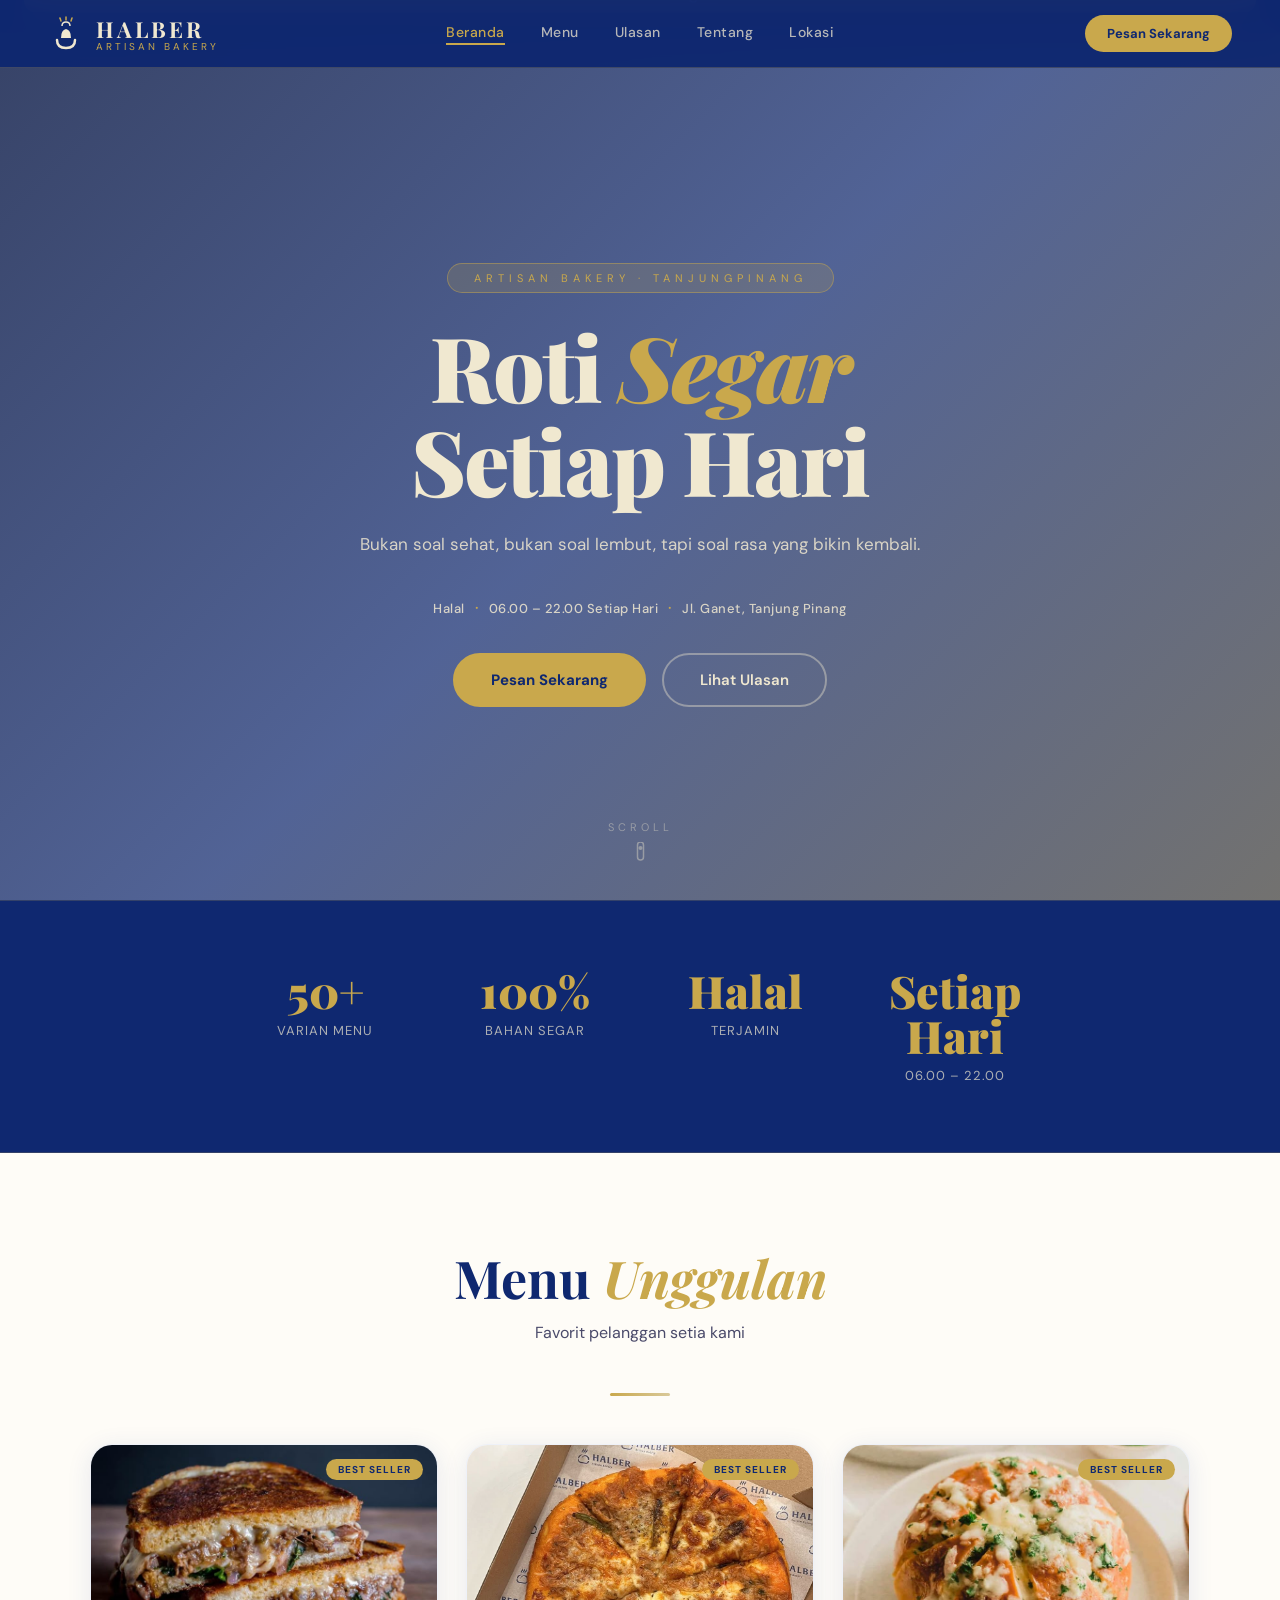
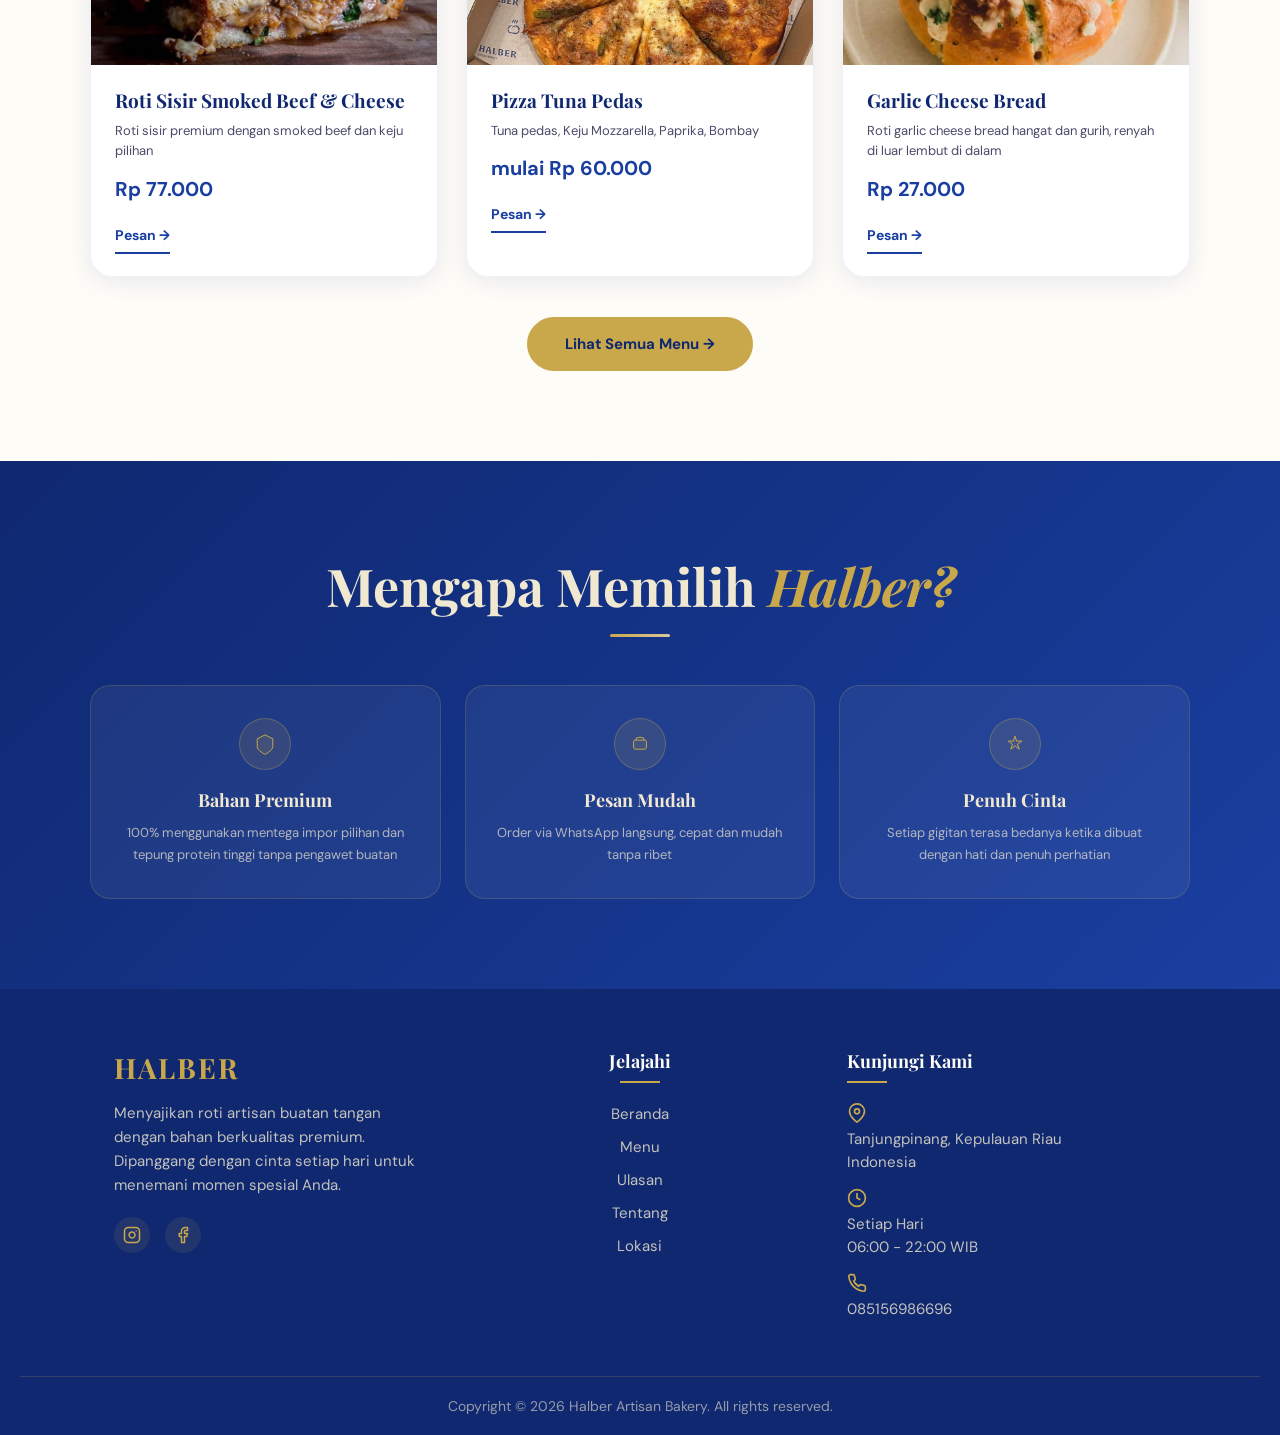
==== halber-bakery/frontend/index.html @ 2d057ca2 "Upload all files" ====
<!DOCTYPE html>
<html lang="id">
<head>
  <meta charset="UTF-8">
  <meta name="viewport" content="width=device-width, initial-scale=1.0">
  <title>Halber Artisan Bakery – Tanjungpinang</title>
  <link href="https://fonts.googleapis.com/css2?family=Playfair+Display:ital,wght@0,400;0,600;0,700;0,900;1,700&family=DM+Sans:wght@300;400;500;600&display=swap" rel="stylesheet">
  <link rel="stylesheet" href="style.css">
</head>
<body>

<div class="page-transition" id="pageTransition"></div>

<!-- ===== NAVBAR ===== -->
<nav id="navbar">
  <div class="nav-logo">
    <svg viewBox="0 0 36 36" fill="none" xmlns="http://www.w3.org/2000/svg">
      <path d="M9 24 Q9 32 18 32 Q27 32 27 24" stroke="#f0e8d0" stroke-width="2.5" fill="none" stroke-linecap="round"/>
      <path d="M13 22 Q13 14 18 13 Q23 14 23 22" fill="#f0e8d0"/>
      <path d="M14 10 Q14 6 18 6 Q22 6 22 10" stroke="#f0e8d0" stroke-width="1.5" fill="none"/>
      <line x1="13" y1="5" x2="12" y2="2" stroke="#c9a84c" stroke-width="1.5" stroke-linecap="round"/>
      <line x1="18" y1="4" x2="18" y2="1" stroke="#c9a84c" stroke-width="1.5" stroke-linecap="round"/>
      <line x1="23" y1="5" x2="24" y2="2" stroke="#c9a84c" stroke-width="1.5" stroke-linecap="round"/>
    </svg>
    <div>
      <div class="nav-logo-text"><a href="index.html">HALBER</a></div>
      <span class="nav-logo-sub">Artisan Bakery</span>
    </div>
  </div>
  
  <div class="nav-links">
    <a href="index.html" class="active">Beranda</a>
    <a href="menu.html">Menu</a>
    <a href="ulasan.php">Ulasan</a>
    <a href="tentang.html">Tentang</a>
    <a href="lokasi.html">Lokasi</a>
  </div>

  <a href="menu.html" class="nav-order-btn">Pesan Sekarang</a>
  
  <button class="hamburger" id="hamburger" onclick="toggleMobileMenu()">
    <span></span><span></span><span></span>
  </button>
</nav>

<!-- Mobile Menu -->
<div class="mobile-menu" id="mobileMenu">
  <a href="index.html" onclick="toggleMobileMenu()">Beranda</a>
  <a href="menu.html" onclick="toggleMobileMenu()">Menu</a>
  <a href="ulasan.php" onclick="toggleMobileMenu()">Ulasan</a>
  <a href="tentang.html" onclick="toggleMobileMenu()">Tentang</a>
  <a href="lokasi.html" onclick="toggleMobileMenu()">Lokasi</a>
  
  <a href="menu.html" class="mobile-order-btn" onclick="toggleMobileMenu()">Pesan Sekarang</a>
</div>

<!-- ===== HERO ===== -->
<section class="hero-section">
  <div class="hero-photo-bg">
    <img src="https://images.unsplash.com/photo-1509440159596-0249088772ff?w=1600&q=80&auto=format&fit=crop" alt="Halber Artisan Bakery" />
    <div class="hero-overlay"></div>
  </div>
  <div class="hero-content">
    <div class="hero-badge">Artisan Bakery · Tanjungpinang</div>
    <h1>Roti <span class="text-gold">Segar</span> Setiap Hari</h1>
    <p>Bukan soal sehat, bukan soal lembut, tapi soal rasa yang bikin kembali.</p>
    <div class="hero-meta">
      <span class="hero-meta-item">Halal</span>
      <span class="hero-meta-dot">·</span>
      <span class="hero-meta-item">06.00 – 22.00 Setiap Hari</span>
      <span class="hero-meta-dot">·</span>
      <span class="hero-meta-item">Jl. Ganet, Tanjung Pinang</span>
    </div>
    <div class="hero-actions">
      <a href="menu.html" class="btn-primary">Pesan Sekarang</a>
      <a href="ulasan.php" class="btn-secondary">Lihat Ulasan</a>
    </div>
  </div>
  <div class="hero-scroll">scroll
    <svg width="20" height="30" viewBox="0 0 20 30" fill="none">
      <rect x="7" y="0" width="6" height="18" rx="3" stroke="rgba(240,232,208,0.4)" stroke-width="1.5"/>
      <circle cx="10" cy="6" r="2" fill="rgba(240,232,208,0.4)" class="scroll-dot"/>
    </svg>
  </div>
</section>

<!-- ===== STATS ===== -->
<section class="stats-section">
  <div class="stats-grid">
    <div class="stat-item"><div class="stat-number">50+</div><div class="stat-label">Varian Menu</div></div>
    <div class="stat-item"><div class="stat-number">100%</div><div class="stat-label">Bahan Segar</div></div>
    <div class="stat-item"><div class="stat-number">Halal</div><div class="stat-label">Terjamin</div></div>
    <div class="stat-item"><div class="stat-number">Setiap Hari</div><div class="stat-label">06.00 – 22.00</div></div>
  </div>
</section>

<!-- ===== FEATURED MENU ===== -->
<section class="section featured-section">
  <h2 class="section-title">Menu <span>Unggulan</span></h2>
  <p class="section-sub">Favorit pelanggan setia kami</p>
  <div class="divider"></div>
  <div class="featured-grid">
    <div class="featured-card">
      <div class="featured-img-wrap">
        <img src="assets/sisirBeef.jpg" alt="Roti Sisir Smoked Beef" />
        <span class="tag-bestseller">Best Seller</span>
      </div>
      <div class="featured-body">
        <div class="feat-name">Roti Sisir Smoked Beef &amp; Cheese</div>
        <div class="feat-desc">Roti sisir premium dengan smoked beef dan keju pilihan</div>
        <div class="feat-price">Rp 77.000</div>
        <a href="menu.html" class="feat-btn">Pesan &rarr;</a>
      </div>
    </div>
    <div class="featured-card">
      <div class="featured-img-wrap">
        <img src="assets/pizzaTuna.jpg" alt="Pizza Tuna Pedas" />
        <span class="tag-bestseller">Best Seller</span>
      </div>
      <div class="featured-body">
        <div class="feat-name">Pizza Tuna Pedas</div>
        <div class="feat-desc">Tuna pedas, Keju Mozzarella, Paprika, Bombay</div>
        <div class="feat-price">mulai Rp 60.000</div>
        <a href="menu.html" class="feat-btn">Pesan &rarr;</a>
      </div>
    </div>
    <div class="featured-card">
      <div class="featured-img-wrap">
        <img src="assets/breadCgarlic.jpg" alt="Garlic Cheese Bread" />
        <span class="tag-bestseller">Best Seller</span>
      </div>
      <div class="featured-body">
        <div class="feat-name">Garlic Cheese Bread</div>
        <div class="feat-desc">Roti garlic cheese bread hangat dan gurih, renyah di luar lembut di dalam</div>
        <div class="feat-price">Rp 27.000</div>
        <a href="menu.html" class="feat-btn">Pesan &rarr;</a>
      </div>
    </div>
  </div>
  <div style="text-align:center;margin-top:40px;">
    <a href="menu.html" class="btn-primary">Lihat Semua Menu &rarr;</a>
  </div>
</section>

<!-- ===== WHY US ===== -->
<section class="why-section">
  <div class="why-inner">
    <h2 class="section-title" style="color:var(--cream)">Mengapa Memilih <span>Halber?</span></h2>
    <div class="divider" style="background:linear-gradient(90deg,var(--gold),var(--cream-dark))"></div>
    <div class="why-grid">
      <div class="why-card">
        <div class="why-icon-svg">
          <svg viewBox="0 0 40 40" fill="none"><path d="M20 6 L32 12 L32 24 C32 30 20 36 20 36 C20 36 8 30 8 24 L8 12 Z" stroke="#c9a84c" stroke-width="1.5" fill="rgba(201,168,76,0.1)"/></svg>
        </div>
        <h3>Bahan Premium</h3>
        <p>100% menggunakan mentega impor pilihan dan tepung protein tinggi tanpa pengawet buatan</p>
      </div>
      <div class="why-card">
        <div class="why-icon-svg">
          <svg viewBox="0 0 40 40" fill="none"><rect x="10" y="14" width="20" height="14" rx="3" stroke="#c9a84c" stroke-width="1.5" fill="rgba(201,168,76,0.1)"/><path d="M14 14 L14 11 Q20 8 26 11 L26 14" stroke="#c9a84c" stroke-width="1.5" fill="none"/></svg>
        </div>
        <h3>Pesan Mudah</h3>
        <p>Order via WhatsApp langsung, cepat dan mudah tanpa ribet</p>
      </div>
      <div class="why-card">
        <div class="why-icon-svg">
          <svg viewBox="0 0 40 40" fill="none"><path d="M20 8 L22.5 15.5 L30.5 15.5 L24 20.5 L26.5 28 L20 23 L13.5 28 L16 20.5 L9.5 15.5 L17.5 15.5 Z" stroke="#c9a84c" stroke-width="1.5" fill="rgba(201,168,76,0.1)"/></svg>
        </div>
        <h3>Penuh Cinta</h3>
        <p>Setiap gigitan terasa bedanya ketika dibuat dengan hati dan penuh perhatian</p>
      </div>
    </div>
  </div>
</section>

<!-- ===== FOOTER ===== -->
<footer class="footer-v1">
    <div class="footer-v1-container">
        <!-- Kolom 1: Brand -->
        <div class="footer-v1-brand">
            <div class="brand-name">HALBER</div>
            <p>Menyajikan roti artisan buatan tangan dengan bahan berkualitas premium. Dipanggang dengan cinta setiap hari untuk menemani momen spesial Anda.</p>
            <div class="footer-v1-social">
                <a href="https://www.instagram.com/halber.bakery?igsh=eXBrZzNwNzhwYWN6" aria-label="Instagram">
                    <svg viewBox="0 0 24 24" width="18" height="18" stroke="currentColor" stroke-width="2" fill="none" stroke-linecap="round" stroke-linejoin="round"><rect x="2" y="2" width="20" height="20" rx="5" ry="5"></rect><path d="M16 11.37A4 4 0 1 1 12.63 8 4 4 0 0 1 16 11.37z"></path><line x1="17.5" y1="6.5" x2="17.51" y2="6.5"></line></svg>
                </a>
                <a href="#" aria-label="Facebook">
                    <svg viewBox="0 0 24 24" width="18" height="18" stroke="currentColor" stroke-width="2" fill="none" stroke-linecap="round" stroke-linejoin="round"><path d="M18 2h-3a5 5 0 0 0-5 5v3H7v4h3v8h4v-8h3l1-4h-4V7a1 1 0 0 1 1-1h3z"></path></svg>
                </a>
            </div>
        </div>

        <!-- Kolom 2: Tautan Cepat -->
        <div class="footer-v1-col footer-col-middle">
            <h4>Jelajahi</h4>
            <ul class="footer-v1-links">
                <li><a href="index.html">Beranda</a></li>
                <li><a href="menu.html">Menu</a></li>
                <li><a href="ulasan.php">Ulasan</a></li>
                <li><a href="tentang.html">Tentang</a></li>
                <li><a href="lokasi.html">Lokasi</a></li>
            </ul>
        </div>

        <!-- Kolom 3: Kontak & Info -->
        <div class="footer-v1-col">
            <h4>Kunjungi Kami</h4>
            <div class="footer-v1-info">
                <svg viewBox="0 0 24 24"><path d="M21 10c0 7-9 13-9 13s-9-6-9-13a9 9 0 0 1 18 0z"></path><circle cx="12" cy="10" r="3"></circle></svg>
                <p>Tanjungpinang, Kepulauan Riau<br>Indonesia</p>
            </div>
            <div class="footer-v1-info">
                <svg viewBox="0 0 24 24"><circle cx="12" cy="12" r="10"></circle><polyline points="12 6 12 12 16 14"></polyline></svg>
                <p>Setiap Hari<br>06:00 - 22:00 WIB</p>
            </div>
            <div class="footer-v1-info">
                <svg viewBox="0 0 24 24"><path d="M22 16.92v3a2 2 0 0 1-2.18 2 19.79 19.79 0 0 1-8.63-3.07 19.5 19.5 0 0 1-6-6 19.79 19.79 0 0 1-3.07-8.67A2 2 0 0 1 4.11 2h3a2 2 0 0 1 2 1.72 12.84 12.84 0 0 0 .7 2.81 2 2 0 0 1-.45 2.11L8.09 9.91a16 16 0 0 0 6 6l1.27-1.27a2 2 0 0 1 2.11-.45 12.84 12.84 0 0 0 2.81.7A2 2 0 0 1 22 16.92z"></path></svg>
                <p>085156986696</p>
            </div>
        </div>
    </div>

    <div class="footer-v1-bottom">
        <p>Copyright &copy; 2026 Halber Artisan Bakery. All rights reserved.</p>
    </div>
</footer>

<script src="script.js"></script>
</body>
</html>
---- halber-bakery/frontend/style.css ----
/* ============================================================
   VARIABLES & RESET
   ============================================================ */
:root {
  --blue:       #1a3fa0;
  --blue-dark:  #0f2870;
  --blue-light: #2952c8;
  --cream:      #f0e8d0;
  --cream-dark: #d9c99a;
  --gold:       #c9a84c;
  --gold-light: #e8c96a;
  --white:      #fefcf7;
  --text-dark:  #1a1a2e;
  --text-mid:   #4a4a6a;
  --shadow:     0 4px 24px rgba(26, 63, 160, 0.10);
  --shadow-lg:  0 16px 48px rgba(26, 63, 160, 0.18);
}

* {
  margin: 0;
  padding: 0;
  box-sizing: border-box;
}

body {
  font-family: 'DM Sans', sans-serif;
  background: var(--white);
  color: var(--text-dark);
  overflow-x: hidden;
}

::-webkit-scrollbar       { width: 6px; }
::-webkit-scrollbar-track { background: #f0f0f0; }
::-webkit-scrollbar-thumb { background: var(--blue); border-radius: 3px; }

/* ============================================================
   NAVBAR
   ============================================================ */
nav {
  position: fixed;
  top: 0;
  width: 100%;
  z-index: 1000;
  background: rgba(15, 40, 112, 0.97);
  backdrop-filter: blur(14px);
  padding: 14px 48px;
  display: flex;
  align-items: center;
  justify-content: space-between;
  border-bottom: 1px solid rgba(201, 168, 76, 0.25);
  transition: all 0.3s;
}
nav.scrolled {
  background: rgba(10, 28, 80, 0.99);
  box-shadow: 0 4px 24px rgba(0, 0, 0, 0.25);
}

.nav-logo {
  display: flex;
  align-items: center;
  gap: 12px;
  cursor: pointer;
}
.nav-logo svg { width: 36px; height: 36px; }

.nav-logo-text {
  font-family: 'Playfair Display', serif;
  color: var(--cream);
  font-size: 22px;
  font-weight: 700;
  letter-spacing: 3px;
}
.nav-logo-text a { text-decoration: none; color: inherit; }

.nav-logo-sub {
  color: var(--gold);
  font-size: 10px;
  letter-spacing: 3px;
  text-transform: uppercase;
  display: block;
  margin-top: -4px;
}

.nav-links {
  display: flex;
  gap: 36px;
  position: absolute;
  left: 50%;
  transform: translateX(-50%);
}
.nav-links a {
  color: rgba(240, 232, 208, 0.75);
  text-decoration: none;
  font-size: 14px;
  font-weight: 500;
  letter-spacing: 0.5px;
  transition: color 0.2s;
  position: relative;
  padding-bottom: 4px;
}
.nav-links a::after {
  content: '';
  position: absolute;
  bottom: 0;
  left: 0;
  width: 0;
  height: 2px;
  background: var(--gold);
  transition: width 0.25s;
}
.nav-links a:hover::after,
.nav-links a.active::after { width: 100%; }
.nav-links a:hover,
.nav-links a.active       { color: var(--gold); }

.nav-order-btn {
  background: var(--gold);
  color: var(--blue-dark);
  padding: 10px 22px;
  border-radius: 30px;
  font-weight: 700;
  font-size: 13px;
  text-decoration: none;
  transition: all 0.2s;
  white-space: nowrap;
}
.nav-order-btn:hover {
  background: var(--gold-light);
  transform: translateY(-1px);
}

/* Hamburger */
.hamburger {
  display: none;
  flex-direction: column;
  gap: 5px;
  background: none;
  border: none;
  cursor: pointer;
  padding: 4px;
}
.hamburger span {
  display: block;
  width: 24px;
  height: 2px;
  background: var(--cream);
  border-radius: 2px;
  transition: all 0.3s;
}
.hamburger.open span:nth-child(1) { transform: rotate(45deg) translate(5px, 5px); }
.hamburger.open span:nth-child(2) { opacity: 0; }
.hamburger.open span:nth-child(3) { transform: rotate(-45deg) translate(5px, -5px); }

/* Mobile Menu */
.mobile-menu {
  position: fixed;
  top: 68px;
  left: 0;
  right: 0;
  z-index: 999;
  background: var(--blue-dark);
  padding: 20px 24px;
  display: flex;
  flex-direction: column;
  gap: 12px;
  transform: translateY(-110%);
  transition: transform 0.3s ease;
  border-bottom: 2px solid rgba(201, 168, 76, 0.3);
}
.mobile-menu.open { transform: translateY(0); }
.mobile-menu a {
  color: var(--cream);
  text-decoration: none;
  font-size: 16px;
  font-weight: 500;
  padding: 8px 0;
  border-bottom: 1px solid rgba(255, 255, 255, 0.08);
}

.mobile-order-btn {
  background: var(--gold);
  color: var(--blue-dark);
  border: none;
  cursor: pointer;
  padding: 12px 20px;
  border-radius: 12px;
  font-weight: 700;
  font-size: 15px;
  text-align: center;
  text-decoration: none;
  margin-top: 4px;
  font-family: 'DM Sans', sans-serif;
}

/* ============================================================
   HERO (Homepage)
   ============================================================ */
.hero-section {
  min-height: 100vh;
  display: flex;
  align-items: center;
  justify-content: center;
  text-align: center;
  position: relative;
  overflow: hidden;
  padding-top: 70px;
  background: none;
}

.hero-photo-bg {
  position: absolute;
  inset: 0;
  z-index: 0;
  overflow: hidden;
}
.hero-photo-bg img {
  width: 100%;
  height: 100%;
  object-fit: cover;
  object-position: center;
  display: block;
}

.hero-overlay {
  position: absolute;
  inset: 0;
  background: linear-gradient(
    135deg,
    rgba(10, 25, 70, 0.82) 0%,
    rgba(15, 40, 112, 0.72) 50%,
    rgba(0, 0, 0, 0.55) 100%
  );
}

.hero-content {
  position: relative;
  z-index: 2;
  max-width: 700px;
  padding: 40px 20px;
  color: white;
}

.hero-badge {
  display: inline-block;
  background: rgba(201, 168, 76, 0.18);
  border: 1px solid rgba(201, 168, 76, 0.45);
  color: var(--gold);
  font-size: 11px;
  letter-spacing: 5px;
  text-transform: uppercase;
  padding: 7px 26px;
  border-radius: 30px;
  margin-bottom: 26px;
  animation: fadeInDown 0.8s ease both;
}

.hero-content h1 {
  font-family: 'Playfair Display', serif;
  color: var(--cream);
  font-size: clamp(48px, 8vw, 90px);
  line-height: 1.05;
  font-weight: 900;
  letter-spacing: -2px;
  margin-bottom: 22px;
  animation: fadeInUp 0.9s ease 0.1s both;
}
.hero-content h1 .text-gold {
  color: var(--gold);
  font-style: italic;
}

.hero-content p {
  color: rgba(240, 232, 208, 0.85);
  font-size: 17px;
  line-height: 1.75;
  margin-bottom: 40px;
  animation: fadeInUp 0.9s ease 0.2s both;
}

/* Hero meta strip */
.hero-meta {
  display: flex;
  align-items: center;
  gap: 10px;
  justify-content: center;
  margin-bottom: 36px;
  flex-wrap: wrap;
  animation: fadeInUp 0.9s ease 0.25s both;
}
.hero-meta-item {
  color: rgba(240, 232, 208, 0.85);
  font-size: 13px;
  font-weight: 500;
  letter-spacing: 0.5px;
}
.hero-meta-dot {
  color: var(--gold);
  font-size: 18px;
  line-height: 1;
}

.hero-actions {
  display: flex;
  gap: 16px;
  justify-content: center;
  flex-wrap: wrap;
  animation: fadeInUp 0.9s ease 0.3s both;
}

.hero-scroll {
  position: absolute;
  bottom: 28px;
  left: 50%;
  transform: translateX(-50%);
  color: rgba(240, 232, 208, 0.4);
  font-size: 11px;
  letter-spacing: 4px;
  text-transform: uppercase;
  display: flex;
  flex-direction: column;
  align-items: center;
  gap: 8px;
  z-index: 2;
}
.scroll-dot { animation: scrollDot 2s ease-in-out infinite; }
@keyframes scrollDot {
  0%, 100% { transform: translateY(0);   opacity: 1; }
  50%       { transform: translateY(8px); opacity: 0.4; }
}

/* ============================================================
   BUTTONS
   ============================================================ */
.btn-primary {
  background: var(--gold);
  color: var(--blue-dark);
  padding: 15px 36px;
  border-radius: 50px;
  font-weight: 700;
  font-size: 15px;
  text-decoration: none;
  display: inline-flex;
  align-items: center;
  gap: 8px;
  transition: all 0.25s;
  border: 2px solid var(--gold);
}
.btn-primary:hover {
  background: transparent;
  color: var(--gold);
  transform: translateY(-2px);
  box-shadow: 0 8px 24px rgba(201, 168, 76, 0.3);
}

.btn-secondary {
  background: transparent;
  color: var(--cream);
  padding: 15px 36px;
  border-radius: 50px;
  font-weight: 600;
  font-size: 15px;
  text-decoration: none;
  border: 2px solid rgba(240, 232, 208, 0.4);
  display: inline-flex;
  align-items: center;
  gap: 8px;
  transition: all 0.25s;
}
.btn-secondary:hover {
  border-color: var(--cream);
  background: rgba(240, 232, 208, 0.1);
}

/* ============================================================
   STATS (Homepage)
   ============================================================ */
.stats-section {
  background: var(--blue-dark);
  border-top: 1px solid rgba(201, 168, 76, 0.2);
  border-bottom: 1px solid rgba(201, 168, 76, 0.2);
}
.stats-grid {
  max-width: 900px;
  margin: 0 auto;
  padding: 48px 40px;
  display: grid;
  grid-template-columns: repeat(4, 1fr);
  gap: 20px;
}
.stat-item {
  text-align: center;
  padding: 20px;
}
.stat-number {
  font-family: 'Playfair Display', serif;
  font-size: 2.8rem;
  font-weight: 900;
  color: var(--gold);
  display: block;
  line-height: 1;
}
.stat-label {
  color: rgba(240, 232, 208, 0.7);
  font-size: 13px;
  margin-top: 8px;
  letter-spacing: 1px;
  text-transform: uppercase;
}

/* ============================================================
   SECTIONS (shared)
   ============================================================ */
.section { padding: 90px 48px; }

.section-title {
  font-family: 'Playfair Display', serif;
  font-size: clamp(30px, 4.5vw, 52px);
  font-weight: 700;
  text-align: center;
  margin-bottom: 10px;
  color: var(--blue-dark);
}
.section-title span {
  color: var(--gold);
  font-style: italic;
}

.section-sub {
  text-align: center;
  color: var(--text-mid);
  font-size: 16px;
  margin-bottom: 50px;
}

.divider {
  width: 60px;
  height: 3px;
  background: linear-gradient(90deg, var(--gold), var(--cream-dark));
  border-radius: 2px;
  margin: 14px auto 48px;
}

/* ============================================================
   FEATURED MENU (Homepage)
   ============================================================ */
.featured-section { background: var(--white); }

.featured-grid {
  max-width: 1100px;
  margin: 0 auto;
  display: grid;
  grid-template-columns: repeat(3, 1fr);
  gap: 28px;
}

.featured-card {
  background: white;
  border-radius: 22px;
  overflow: hidden;
  box-shadow: var(--shadow);
  transition: all 0.3s;
  border: 1px solid rgba(26, 63, 160, 0.07);
}
.featured-card:hover {
  transform: translateY(-8px);
  box-shadow: var(--shadow-lg);
}

.featured-img-wrap {
  height: 220px;
  overflow: hidden;
  position: relative;
}
.featured-img-wrap img {
  width: 100%;
  height: 100%;
  object-fit: cover;
  transition: transform 0.5s ease;
  display: block;
}
.featured-card:hover .featured-img-wrap img { transform: scale(1.06); }

.tag-bestseller {
  position: absolute;
  top: 14px;
  right: 14px;
  background: var(--gold);
  color: var(--blue-dark);
  font-size: 10px;
  font-weight: 700;
  letter-spacing: 1px;
  padding: 4px 12px;
  border-radius: 20px;
  text-transform: uppercase;
}

.featured-body { padding: 22px 24px; }

.feat-name {
  font-family: 'Playfair Display', serif;
  font-size: 19px;
  font-weight: 700;
  color: var(--blue-dark);
  margin-bottom: 8px;
}
.feat-desc {
  font-size: 13px;
  color: var(--text-mid);
  line-height: 1.6;
  margin-bottom: 14px;
}
.feat-price {
  font-size: 20px;
  font-weight: 700;
  color: var(--blue);
  margin-bottom: 16px;
}
.feat-btn {
  display: inline-block;
  color: var(--blue);
  font-weight: 700;
  font-size: 14px;
  text-decoration: none;
  padding: 8px 0;
  border-bottom: 2px solid var(--blue);
  transition: all 0.2s;
}
.feat-btn:hover {
  color: var(--gold);
  border-color: var(--gold);
}

/* ============================================================
   WHY SECTION
   ============================================================ */
.why-section {
  background: linear-gradient(135deg, var(--blue-dark) 0%, var(--blue) 100%);
  padding: 90px 40px;
}
.why-inner {
  max-width: 1100px;
  margin: 0 auto;
}
.why-grid {
  display: grid;
  grid-template-columns: repeat(3, 1fr);
  gap: 24px;
  margin-top: 48px;
}

.why-card {
  background: rgba(255, 255, 255, 0.06);
  border: 1px solid rgba(201, 168, 76, 0.2);
  border-radius: 20px;
  padding: 32px 24px;
  text-align: center;
  transition: all 0.3s;
}
.why-card:hover {
  background: rgba(255, 255, 255, 0.1);
  transform: translateY(-4px);
}

.why-icon-svg {
  width: 52px;
  height: 52px;
  background: rgba(201, 168, 76, 0.12);
  border: 1px solid rgba(201, 168, 76, 0.3);
  border-radius: 50%;
  display: flex;
  align-items: center;
  justify-content: center;
  margin: 0 auto 18px;
}
.why-icon-svg svg { width: 26px; height: 26px; }

.why-card h3 {
  font-family: 'Playfair Display', serif;
  color: var(--cream);
  font-size: 18px;
  margin-bottom: 10px;
}
.why-card p {
  color: rgba(240, 232, 208, 0.7);
  font-size: 13px;
  line-height: 1.7;
}

/* ============================================================
   PAGE HEADER (inner pages)
   ============================================================ */
.page-header {
  min-height: 300px;
  padding: 140px 40px 60px;
  background: linear-gradient(135deg, var(--blue-dark) 0%, var(--blue) 100%);
  display: flex;
  align-items: center;
  justify-content: center;
  text-align: center;
  position: relative;
  overflow: hidden;
}
.page-header::before {
  content: '';
  position: absolute;
  inset: 0;
  background: radial-gradient(ellipse at 50% 100%, rgba(201, 168, 76, 0.15) 0%, transparent 60%);
}

.page-header-content {
  position: relative;
  z-index: 1;
}

.page-title {
  font-family: 'Playfair Display', serif;
  color: var(--cream);
  font-size: clamp(36px, 6vw, 64px);
  font-weight: 900;
  margin: 12px 0 8px;
  letter-spacing: -1px;
}
.page-title span { color: var(--gold); font-style: italic; }

.page-header p            { color: rgba(240, 232, 208, 0.75); font-size: 16px; }
.page-header .hero-badge  { letter-spacing: 4px; }

/* ============================================================
   ULASAN PAGE
   ============================================================ */
.review-container {
  max-width: 900px;
  margin: 0 auto;
  padding: 60px 20px;
}

.ulasan-form-box {
  background: white;
  border-radius: 22px;
  padding: 36px;
  margin-bottom: 48px;
  box-shadow: var(--shadow);
  border: 1px solid rgba(26, 63, 160, 0.07);
}
.ulasan-form-box h2 {
  font-family: 'Playfair Display', serif;
  font-size: 28px;
  color: var(--blue-dark);
  margin-bottom: 8px;
}
.ulasan-form-box p {
  color: var(--text-mid);
  font-size: 14px;
  margin-bottom: 24px;
}

.form-group { margin-bottom: 18px; }
.form-group label {
  display: block;
  font-weight: 600;
  font-size: 13px;
  color: var(--blue-dark);
  margin-bottom: 6px;
  text-transform: uppercase;
  letter-spacing: 0.5px;
}
.form-group input,
.form-group select,
.form-group textarea {
  width: 100%;
  padding: 12px 16px;
  border: 1.5px solid #dde3f0;
  border-radius: 10px;
  font-family: 'DM Sans', sans-serif;
  font-size: 14px;
  color: var(--blue-dark);
  background: #fafbff;
  outline: none;
  transition: border-color 0.2s;
}
.form-group select {
  box-sizing: border-box;
  max-width: 100%;
}
.form-group input:focus,
.form-group select:focus,
.form-group textarea:focus { border-color: var(--blue); }
.form-group textarea { min-height: 110px; resize: vertical; }

.btn-submit {
  background: var(--blue-dark);
  color: var(--cream);
  padding: 13px 36px;
  border-radius: 12px;
  border: none;
  font-family: 'DM Sans', sans-serif;
  font-size: 14px;
  font-weight: 700;
  cursor: pointer;
  transition: all 0.2s;
}
.btn-submit:hover {
  background: var(--blue);
  transform: translateY(-1px);
}

.ulasan-list-title {
  font-family: 'Playfair Display', serif;
  font-size: 28px;
  color: var(--blue-dark);
  margin-bottom: 24px;
}

.ulasan-card {
  background: white;
  border-radius: 18px;
  padding: 24px 28px;
  box-shadow: var(--shadow);
  border: 1px solid rgba(26, 63, 160, 0.06);
  margin-bottom: 20px;
  transition: all 0.3s;
}
.ulasan-card:hover {
  transform: translateY(-4px);
  box-shadow: var(--shadow-lg);
}

.ulasan-star { color: var(--gold); font-size: 20px; margin-bottom: 10px; }
.ulasan-text { font-size: 15px; color: var(--text-mid); line-height: 1.7; margin-bottom: 14px; font-style: italic; }
.ulasan-name { font-weight: 700; font-size: 14px; color: var(--blue-dark); }
.ulasan-date { font-size: 12px; color: #aaa; margin-top: 2px; }
.no-ulasan   { text-align: center; color: #aaa; padding: 40px 0; font-size: 15px; }

/* ============================================================
   TENTANG PAGE
   ============================================================ */
.about-grid {
  max-width: 1100px;
  margin: 0 auto;
  display: grid;
  grid-template-columns: 1fr 1.5fr;
  gap: 60px;
  align-items: center;
}

.about-logo-wrap {
  display: flex;
  justify-content: center;
  align-items: center;
  background: linear-gradient(135deg, var(--blue-dark) 0%, var(--blue) 100%);
  border-radius: 28px;
  padding: 60px;
  border: 2px solid rgba(201, 168, 76, 0.2);
  box-shadow: var(--shadow-lg);
}

.about-bread-svg {
  width: 180px;
  height: 180px;
  animation: floatMascot 4s ease-in-out infinite;
}
@keyframes floatMascot {
  0%, 100% { transform: translateY(0) rotate(-2deg); }
  50%       { transform: translateY(-16px) rotate(2deg); }
}

.about-text h3 {
  font-family: 'Playfair Display', serif;
  font-size: 34px;
  color: var(--blue-dark);
  margin-bottom: 18px;
}
.about-text p {
  font-size: 15px;
  line-height: 1.85;
  color: var(--text-mid);
  margin-bottom: 18px;
}

.about-pills { display: flex; flex-wrap: wrap; gap: 10px; margin-top: 8px; }
.pill {
  background: rgba(201, 168, 76, 0.1);
  border: 1px solid rgba(201, 168, 76, 0.4);
  color: var(--gold);
  font-size: 13px;
  padding: 6px 18px;
  border-radius: 20px;
  font-weight: 600;
}

.values-section { background: #f7f9ff; }
.values-grid {
  display: grid;
  grid-template-columns: repeat(2, 1fr);
  gap: 24px;
  max-width: 900px;
  margin: 0 auto;
}

.value-card {
  background: white;
  border-radius: 20px;
  padding: 32px 28px;
  box-shadow: var(--shadow);
  border: 1px solid rgba(26, 63, 160, 0.06);
  transition: all 0.3s;
}
.value-card:hover {
  transform: translateY(-5px);
  box-shadow: var(--shadow-lg);
}

.value-num {
  font-family: 'Playfair Display', serif;
  font-size: 3.5rem;
  font-weight: 900;
  color: rgba(201, 168, 76, 0.2);
  line-height: 1;
  margin-bottom: 10px;
}
.value-card h3 {
  font-family: 'Playfair Display', serif;
  font-size: 20px;
  color: var(--blue-dark);
  margin-bottom: 10px;
}
.value-card p {
  font-size: 14px;
  color: var(--text-mid);
  line-height: 1.7;
}

.cta-section {
  background: linear-gradient(135deg, var(--blue-dark) 0%, var(--blue) 100%);
  padding: 80px 40px;
  text-align: center;
}
.cta-inner h2 {
  font-family: 'Playfair Display', serif;
  color: var(--cream);
  font-size: 42px;
  margin-bottom: 12px;
}
.cta-inner p {
  color: rgba(240, 232, 208, 0.75);
  font-size: 16px;
  margin-bottom: 32px;
}

/* ============================================================
   LOKASI PAGE
   ============================================================ */
.lokasi-wrapper {
  max-width: 960px;
  margin: 0 auto;
  display: grid;
  grid-template-columns: 1fr 1.5fr;
  gap: 48px;
  align-items: start;
}

.lokasi-info h3 {
  font-family: 'Playfair Display', serif;
  font-size: 28px;
  color: var(--blue-dark);
  margin-bottom: 24px;
}

.lokasi-detail { display: flex; flex-direction: column; gap: 18px; }
.lokasi-row    { display: flex; gap: 16px; align-items: flex-start; }

.lokasi-icon {
  width: 44px;
  height: 44px;
  background: var(--blue);
  color: white;
  border-radius: 14px;
  display: flex;
  align-items: center;
  justify-content: center;
  font-size: 18px;
  flex-shrink: 0;
}
.lokasi-text strong {
  display: block;
  font-size: 13px;
  font-weight: 700;
  color: var(--blue-dark);
  margin-bottom: 3px;
  text-transform: uppercase;
  letter-spacing: 0.5px;
}
.lokasi-text span {
  font-size: 14px;
  color: var(--text-mid);
  line-height: 1.6;
}

.map-container {
  border-radius: 22px;
  overflow: hidden;
  box-shadow: var(--shadow-lg);
  border: 3px solid rgba(201, 168, 76, 0.3);
}
.map-container iframe {
  display: block;
  width: 100%;
  height: 400px;
}

/* ============================================================
   FOOTER
   ============================================================ */
.footer-v1 {
  background-color: var(--blue-dark);
  color: var(--cream);
  padding: 60px 20px 20px;
  font-family: 'DM Sans', sans-serif;
  margin-top: auto;
}

.footer-v1-container {
  max-width: 1100px;
  margin: 0 auto;
  display: grid;
  grid-template-columns: 1fr 1fr 1fr;
  gap: 48px;
  margin-bottom: 40px;
  align-items: start;
  padding: 0 24px;
}

.footer-v1-col.footer-col-middle {
  text-align: center;
  justify-self: center;
  width: 100%;
}
.footer-v1-col.footer-col-middle h4::after {
  left: 50%;
  transform: translateX(-50%);
}
.footer-v1-col.footer-col-middle .footer-v1-links { text-align: center; }

.footer-v1-brand .brand-name {
  font-family: 'Playfair Display', serif;
  font-size: 28px;
  font-weight: 700;
  color: var(--gold);
  margin-bottom: 15px;
  letter-spacing: 2px;
}
.footer-v1-brand p {
  font-size: 15px;
  line-height: 1.6;
  color: rgba(240, 232, 208, 0.8);
  margin-bottom: 20px;
}

.footer-v1-social {
  display: flex;
  gap: 15px;
}
.footer-v1-social a {
  display: flex;
  align-items: center;
  justify-content: center;
  width: 36px;
  height: 36px;
  border-radius: 50%;
  background-color: rgba(201, 168, 76, 0.1);
  color: var(--gold);
  text-decoration: none;
  transition: all 0.3s ease;
}
.footer-v1-social a:hover {
  background-color: var(--gold);
  color: var(--blue-dark);
  transform: translateY(-3px);
}

.footer-v1-col h4 {
  font-family: 'Playfair Display', serif;
  font-size: 18px;
  color: var(--white);
  margin-bottom: 20px;
  position: relative;
  padding-bottom: 10px;
}
.footer-v1-col h4::after {
  content: '';
  position: absolute;
  left: 0;
  bottom: 0;
  width: 40px;
  height: 2px;
  background-color: var(--gold);
}

.footer-v1-links {
  list-style: none;
  padding: 0;
  margin: 0;
}
.footer-v1-links li { margin-bottom: 12px; }
.footer-v1-links a {
  color: rgba(240, 232, 208, 0.8);
  text-decoration: none;
  font-size: 15px;
  transition: color 0.3s ease;
  display: inline-block;
}
.footer-v1-links a:hover {
  color: var(--gold);
  transform: translateX(5px);
}

.footer-v1-info p {
  display: flex;
  align-items: flex-start;
  gap: 10px;
  font-size: 15px;
  color: rgba(240, 232, 208, 0.8);
  margin-bottom: 15px;
  line-height: 1.5;
}
.footer-v1-info svg {
  width: 20px;
  height: 20px;
  fill: none;
  stroke: var(--gold);
  stroke-width: 2;
  flex-shrink: 0;
}

.footer-v1-bottom {
  text-align: center;
  padding-top: 20px;
  border-top: 1px solid rgba(201, 168, 76, 0.2);
}
.footer-v1-bottom p {
  font-size: 14px;
  color: rgba(240, 232, 208, 0.6);
  margin: 0;
}

/* ============================================================
   PAGE TRANSITION
   ============================================================ */
.page-transition {
  position: fixed;
  inset: 0;
  background: var(--blue-dark);
  z-index: 9999;
  pointer-events: none;
  opacity: 1;
  transition: opacity 0.4s ease;
}

/* ============================================================
   ANIMATIONS
   ============================================================ */
@keyframes fadeInDown {
  from { opacity: 0; transform: translateY(-24px); }
  to   { opacity: 1; transform: translateY(0); }
}
@keyframes fadeInUp {
  from { opacity: 0; transform: translateY(36px); }
  to   { opacity: 1; transform: translateY(0); }
}

/* Scroll Reveal */
.reveal {
  opacity: 0;
  transform: translateY(28px);
  transition: opacity 0.6s ease, transform 0.6s ease;
}
.reveal.visible { opacity: 1; transform: translateY(0); }
.why-grid .reveal:nth-child(2) { transition-delay: 0.1s; }
.why-grid .reveal:nth-child(3) { transition-delay: 0.2s; }

/* ============================================================
   RESPONSIVE
   ============================================================ */
@media (max-width: 1024px) {
  .why-grid      { grid-template-columns: repeat(2, 1fr); }
  .about-grid    { grid-template-columns: 1fr; gap: 32px; }
  .values-grid   { grid-template-columns: 1fr; }
  .featured-grid { grid-template-columns: repeat(2, 1fr); }
}

@media (max-width: 768px) {
  nav { padding: 12px 20px; }
  .nav-links, .nav-order-btn { display: none; }
  .hamburger { display: flex; }

  .section       { padding: 60px 20px; }
  .stats-grid    { grid-template-columns: repeat(2, 1fr); }
  .why-grid      { grid-template-columns: 1fr; gap: 16px; }
  .featured-grid { grid-template-columns: 1fr; }
  .lokasi-wrapper { grid-template-columns: 1fr; gap: 28px; }
  .about-logo-wrap { padding: 36px; }
  .page-header   { padding: 120px 24px 50px; }

  .footer-v1-container {
    grid-template-columns: 1fr;
  }
  .footer-v1-col.footer-col-middle {
    text-align: left;
  }
  .footer-v1-col.footer-col-middle h4::after {
    left: 0;
    transform: none;
  }
  .footer-v1-col.footer-col-middle .footer-v1-links {
    text-align: left;
  }
}

@media (max-width: 480px) {
  .hero-content h1 { font-size: 2.8rem; }
  .stats-grid      { grid-template-columns: repeat(2, 1fr); gap: 12px; }
}

/* ============================================================
   MENU PAGE — Navbar Cart Button, Slide Cart Panel
   ============================================================ */

/* NAVBAR CART BUTTON */
.hb-nav-right {
  display: flex;
  align-items: center;
  gap: 14px;
}

.hb-cart-btn {
  background: transparent;
  border: none;
  cursor: pointer;
  position: relative;
  display: flex;
  align-items: center;
  justify-content: center;
  padding: 8px;
  border-radius: 50%;
  transition: background 0.2s;
}
.hb-cart-btn:hover {
  background: rgba(201, 168, 76, 0.12);
  transform: none;
}
.hb-cart-btn .hb-cart-icon {
  width: 28px;
  height: 28px;
  color: var(--gold);
}

.hb-cart-badge {
  position: absolute;
  top: -2px;
  right: -4px;
  background: #ee4d2d;
  color: #fff;
  border-radius: 50%;
  min-width: 22px;
  height: 22px;
  display: flex;
  align-items: center;
  justify-content: center;
  font-size: 11px;
  font-weight: 800;
  padding: 0 4px;
  border: 2px solid var(--blue-dark);
  line-height: 1;
  box-shadow: 0 1px 4px rgba(0, 0, 0, 0.3);
}

.hb-cart-exit-btn {
  background: transparent;
  border: 2px solid var(--gold);
  color: var(--gold);
  border-radius: 30px;
  padding: 7px 16px 7px 14px;
  font-family: 'DM Sans', sans-serif;
  font-size: 13px;
  font-weight: 700;
  cursor: pointer;
  display: flex;
  align-items: center;
  gap: 7px;
  transition: all 0.2s;
  white-space: nowrap;
}
.hb-cart-exit-btn:hover {
  background: rgba(201, 168, 76, 0.15);
  transform: translateY(-1px);
}

.mobile-cart-exit-btn {
  background: transparent;
  border: 2px solid var(--gold);
  color: var(--gold);
  border-radius: 30px;
  padding: 10px 20px;
  font-family: 'DM Sans', sans-serif;
  font-size: 14px;
  font-weight: 700;
  cursor: pointer;
  display: flex;
  align-items: center;
  justify-content: center;
  gap: 8px;
  width: 100%;
  margin-top: 8px;
  transition: all 0.2s;
}

/* MENU SECTION */
.hb-menu-section {
  max-width: 1300px;
  margin: 0 auto;
  padding: 44px 28px 80px;
}

/* FILTERS */
.hb-filter-wrap {
  display: flex;
  gap: 10px;
  flex-wrap: wrap;
  justify-content: center;
  margin-bottom: 36px;
}
.hb-filter-btn {
  background: transparent;
  color: var(--text-mid);
  border: 1.5px solid #d0d0e8;
  border-radius: 30px;
  padding: 8px 18px;
  font-family: 'DM Sans', sans-serif;
  font-size: 13px;
  font-weight: 500;
  cursor: pointer;
  transition: all 0.2s;
}
.hb-filter-btn:hover {
  border-color: var(--blue);
  color: var(--blue);
}
.hb-filter-btn.active {
  background: var(--blue-dark);
  color: var(--cream);
  border-color: var(--blue-dark);
}

/* MENU GRID */
.hb-menu-grid {
  display: grid;
  grid-template-columns: repeat(auto-fill, minmax(240px, 1fr));
  gap: 24px;
}

/* MENU CARD */
.hb-card {
  background: #fff;
  border-radius: 18px;
  border: 1px solid #e8e8f4;
  overflow: hidden;
  transition: all 0.28s;
  display: flex;
  flex-direction: column;
  box-shadow: 0 2px 12px rgba(26, 63, 160, 0.06);
}
.hb-card:hover {
  transform: translateY(-6px);
  box-shadow: var(--shadow-lg);
}

.hb-card-img {
  position: relative;
  overflow: hidden;
  aspect-ratio: 4/3;
}
.hb-card-img img {
  width: 100%;
  height: 100%;
  object-fit: cover;
  transition: transform 0.4s;
  display: block;
}
.hb-card:hover .hb-card-img img { transform: scale(1.06); }

.hb-card-badge {
  position: absolute;
  top: 10px;
  left: 10px;
  background: var(--gold);
  color: var(--blue-dark);
  font-size: 10px;
  font-weight: 700;
  letter-spacing: 1px;
  text-transform: uppercase;
  padding: 4px 10px;
  border-radius: 20px;
}

.hb-card-body {
  padding: 16px 18px 18px;
  flex: 1;
  display: flex;
  flex-direction: column;
}
.hb-card-name {
  font-family: 'Playfair Display', serif;
  font-size: 16px;
  font-weight: 700;
  color: var(--blue);
  margin-bottom: 6px;
  line-height: 1.3;
}
.hb-card-desc {
  color: #6a6a8a;
  font-size: 12.5px;
  line-height: 1.6;
  flex: 1;
  margin-bottom: 14px;
}
.hb-card-footer {
  display: flex;
  align-items: center;
  justify-content: space-between;
  margin-top: auto;
}
.hb-card-price { font-size: 18px; font-weight: 700; color: var(--blue); }

.hb-add-btn {
  background: var(--blue);
  color: #fff;
  border: none;
  border-radius: 50%;
  width: 38px;
  height: 38px;
  font-size: 22px;
  cursor: pointer;
  display: flex;
  align-items: center;
  justify-content: center;
  line-height: 1;
  transition: all 0.2s;
}
.hb-add-btn:hover {
  background: var(--gold);
  color: var(--blue-dark);
  transform: scale(1.1);
}

/* CART OVERLAY */
.hb-cart-overlay {
  position: fixed;
  inset: 0;
  background: rgba(10, 20, 60, 0.45);
  z-index: 200;
  opacity: 0;
  pointer-events: none;
  transition: opacity 0.3s;
}
.hb-cart-overlay.open { opacity: 1; pointer-events: all; }

/* CART PANEL */
.hb-cart-panel {
  position: fixed;
  top: 0;
  right: 0;
  bottom: 0;
  width: 390px;
  max-width: 100vw;
  background: var(--white);
  z-index: 300;
  display: flex;
  flex-direction: column;
  transform: translateX(100%);
  transition: transform 0.32s cubic-bezier(0.4, 0, 0.2, 1);
  box-shadow: -8px 0 40px rgba(10, 28, 80, 0.18);
}
.hb-cart-panel.open { transform: translateX(0); }

.hb-cart-panel-header {
  background: var(--blue-dark);
  color: var(--cream);
  padding: 20px 22px;
  display: flex;
  align-items: center;
  justify-content: space-between;
  border-bottom: 2px solid rgba(201, 168, 76, 0.3);
  flex-shrink: 0;
}
.hb-cart-panel-header h3 {
  font-family: 'Playfair Display', serif;
  font-size: 20px;
  font-weight: 700;
}

.hb-cart-close {
  background: rgba(255, 255, 255, 0.12);
  border: none;
  color: var(--cream);
  width: 32px;
  height: 32px;
  border-radius: 50%;
  cursor: pointer;
  font-size: 18px;
  display: flex;
  align-items: center;
  justify-content: center;
  transition: background 0.2s;
}
.hb-cart-close:hover { background: rgba(255, 255, 255, 0.25); }

.hb-cart-body {
  flex: 1;
  overflow-y: auto;
  padding: 16px 20px;
}
.hb-cart-empty {
  color: #aaa;
  font-style: italic;
  text-align: center;
  padding: 40px 0;
  font-size: 13px;
}

.hb-cart-item {
  display: flex;
  align-items: center;
  gap: 12px;
  padding: 12px 0;
  border-bottom: 1px solid #f0f0f8;
}
.hb-cart-item-thumb {
  width: 52px;
  height: 52px;
  border-radius: 10px;
  object-fit: cover;
  flex-shrink: 0;
}
.hb-cart-item-info { flex: 1; min-width: 0; }
.hb-cart-item-name {
  font-size: 13px;
  font-weight: 600;
  color: var(--blue);
  line-height: 1.3;
  margin-bottom: 3px;
  white-space: nowrap;
  overflow: hidden;
  text-overflow: ellipsis;
}
.hb-cart-item-price { font-size: 12px; color: var(--text-mid); }

.hb-qty-ctrl { display: flex; align-items: center; gap: 6px; }
.hb-qty-btn {
  width: 26px;
  height: 26px;
  border-radius: 50%;
  border: 1.5px solid #d0d0e8;
  background: #fff;
  cursor: pointer;
  font-size: 14px;
  display: flex;
  align-items: center;
  justify-content: center;
  line-height: 1;
  transition: all 0.18s;
  color: var(--blue);
}
.hb-qty-btn:hover {
  border-color: var(--blue);
  background: var(--blue);
  color: #fff;
}
.hb-qty-val {
  font-size: 14px;
  font-weight: 600;
  color: var(--blue);
  min-width: 20px;
  text-align: center;
}

.hb-item-del {
  background: none;
  border: none;
  cursor: pointer;
  color: #ccc;
  font-size: 16px;
  padding: 2px;
  transition: color 0.15s;
}
.hb-item-del:hover { color: #e24b4a; }

/* CART FOOTER */
.hb-cart-footer {
  padding: 16px 20px;
  border-top: 1px solid #eee;
  background: #fafbff;
  flex-shrink: 0;
  overflow-y: auto;
  max-height: 58vh;
}
.hb-cart-total {
  display: flex;
  justify-content: space-between;
  align-items: center;
  margin-bottom: 16px;
  font-weight: 700;
  color: var(--blue-dark);
  font-size: 15px;
}
.hb-cart-total strong { color: var(--blue); font-size: 17px; }

/* ORDER FORM */
.hb-order-form {
  margin-bottom: 14px;
  display: flex;
  flex-direction: column;
  gap: 10px;
}
.hb-form-input,
.hb-form-textarea {
  width: 100%;
  padding: 10px 14px;
  border: 1.5px solid #d0d0e8;
  border-radius: 10px;
  font-family: 'DM Sans', sans-serif;
  font-size: 13px;
  color: var(--text-dark);
  background: #fff;
  transition: border-color 0.2s;
  outline: none;
  box-sizing: border-box;
}
.hb-form-input:focus,
.hb-form-textarea:focus { border-color: var(--blue); }
.hb-form-textarea { resize: none; min-height: 68px; line-height: 1.5; }

/* PAYMENT */
.hb-payment-section { margin-bottom: 14px; }
.hb-payment-label {
  font-size: 12px;
  font-weight: 600;
  color: var(--text-mid);
  margin-bottom: 8px;
  text-transform: uppercase;
  letter-spacing: 0.8px;
  display: flex;
  align-items: center;
  gap: 6px;
}
.hb-payment-grid {
  display: grid;
  grid-template-columns: 1fr 1fr;
  gap: 7px;
}
.hb-payment-opt {
  border: 1.5px solid #d0d0e8;
  border-radius: 9px;
  padding: 8px 10px;
  cursor: pointer;
  display: flex;
  align-items: center;
  gap: 7px;
  font-size: 12px;
  font-weight: 500;
  color: var(--text-mid);
  transition: all 0.18s;
  background: #fff;
  user-select: none;
}
.hb-payment-opt:hover {
  border-color: var(--blue);
  color: var(--blue);
}
.hb-payment-opt.selected {
  border-color: var(--blue);
  background: #f0f4ff;
  color: var(--blue);
  font-weight: 600;
}

/* CHECKOUT BUTTON */
.hb-checkout-btn {
  width: 100%;
  background: #25d366;
  color: #fff;
  border: none;
  border-radius: 12px;
  padding: 14px;
  font-family: 'DM Sans', sans-serif;
  font-size: 14px;
  font-weight: 700;
  cursor: pointer;
  display: flex;
  align-items: center;
  justify-content: center;
  gap: 8px;
  transition: all 0.2s;
  letter-spacing: 0.3px;
}
.hb-checkout-btn:hover {
  background: #1ebe5d;
  transform: translateY(-1px);
}
.hb-checkout-btn:disabled {
  background: #b0b0b0;
  cursor: not-allowed;
  transform: none;
}

/* TOAST */
.hb-toast {
  position: fixed;
  bottom: 28px;
  left: 50%;
  transform: translateX(-50%) translateY(20px);
  background: var(--blue);
  color: var(--cream);
  border-radius: 30px;
  padding: 12px 24px;
  font-size: 13px;
  font-weight: 500;
  opacity: 0;
  transition: all 0.3s;
  pointer-events: none;
  z-index: 999;
  white-space: nowrap;
  box-shadow: var(--shadow-lg);
}
.hb-toast.show {
  opacity: 1;
  transform: translateX(-50%) translateY(0);
}

/* PIZZA SIZE DROPDOWN */
.hb-pizza-size-row {
  display: flex;
  align-items: center;
  gap: 10px;
  margin-bottom: 12px;
}

.hb-size-label {
  font-size: 12px;
  font-weight: 600;
  color: #6a6a8a;
  text-transform: uppercase;
  letter-spacing: 0.5px;
  white-space: nowrap;
}

.hb-size-select {
  flex: 1;
  padding: 7px 10px;
  padding-right: 30px;
  border: 1.5px solid #d0d0e8;
  border-radius: 10px;
  font-size: 13px;
  font-family: 'DM Sans', sans-serif;
  color: var(--blue);
  background: #f7f7fd;
  cursor: pointer;
  outline: none;
  transition: border-color 0.2s;
  appearance: none;
  background-image: url("data:image/svg+xml,%3Csvg xmlns='http://www.w3.org/2000/svg' width='12' height='12' viewBox='0 0 24 24' fill='none' stroke='%231a3fa0' stroke-width='2.5' stroke-linecap='round' stroke-linejoin='round'%3E%3Cpolyline points='6 9 12 15 18 9'/%3E%3C/svg%3E");
  background-repeat: no-repeat;
  background-position: right 10px center;
}
.hb-size-select:hover,
.hb-size-select:focus {
  border-color: var(--blue);
  background-color: #fff;
}

/* RESPONSIVE — menu */
@media (max-width: 1024px) {
  .hb-pizza-size-row {
    flex-direction: column;
    align-items: stretch;
    gap: 6px;
  }
  .hb-size-select {
    width: 100%;
    min-width: 0;
  }
}

@media (max-width: 768px) {
  .hb-cart-panel { width: 100vw; }
  .hb-menu-grid  { grid-template-columns: repeat(auto-fill, minmax(160px, 1fr)); gap: 14px; }
  .hb-menu-section { padding: 28px 16px 60px; }

  .hb-size-label  { font-size: 11px; }
  .hb-size-select { width: 100%; font-size: 12px; padding: 8px; }

  .ulasan-form-box { padding: 24px; }
  .form-group select { font-size: 13px; width: 100%; }
}

@media (hover: none) and (pointer: coarse) {
  .hb-card:hover,
  .featured-card:hover,
  .why-card:hover,
  .ulasan-card:hover,
  .value-card:hover {
    transform: none !important;
    box-shadow: var(--shadow) !important;
  }

  .hb-card:hover .hb-card-img img,
  .featured-card:hover .featured-img-wrap img {
    transform: none !important;
  }

  .hb-add-btn:hover,
  .nav-order-btn:hover,
  .btn-primary:hover,
  .btn-submit:hover,
  .hb-checkout-btn:hover,
  .hb-cart-btn:hover,
  .hb-cart-exit-btn:hover,
  .hb-qty-btn:hover,
  .footer-v1-social a:hover,
  .footer-v1-links a:hover {
    transform: none !important;
  }

  .hb-size-select,
  .form-group select,
  .form-group input,
  .form-group textarea {
    font-size: 16px !important;
  }
}
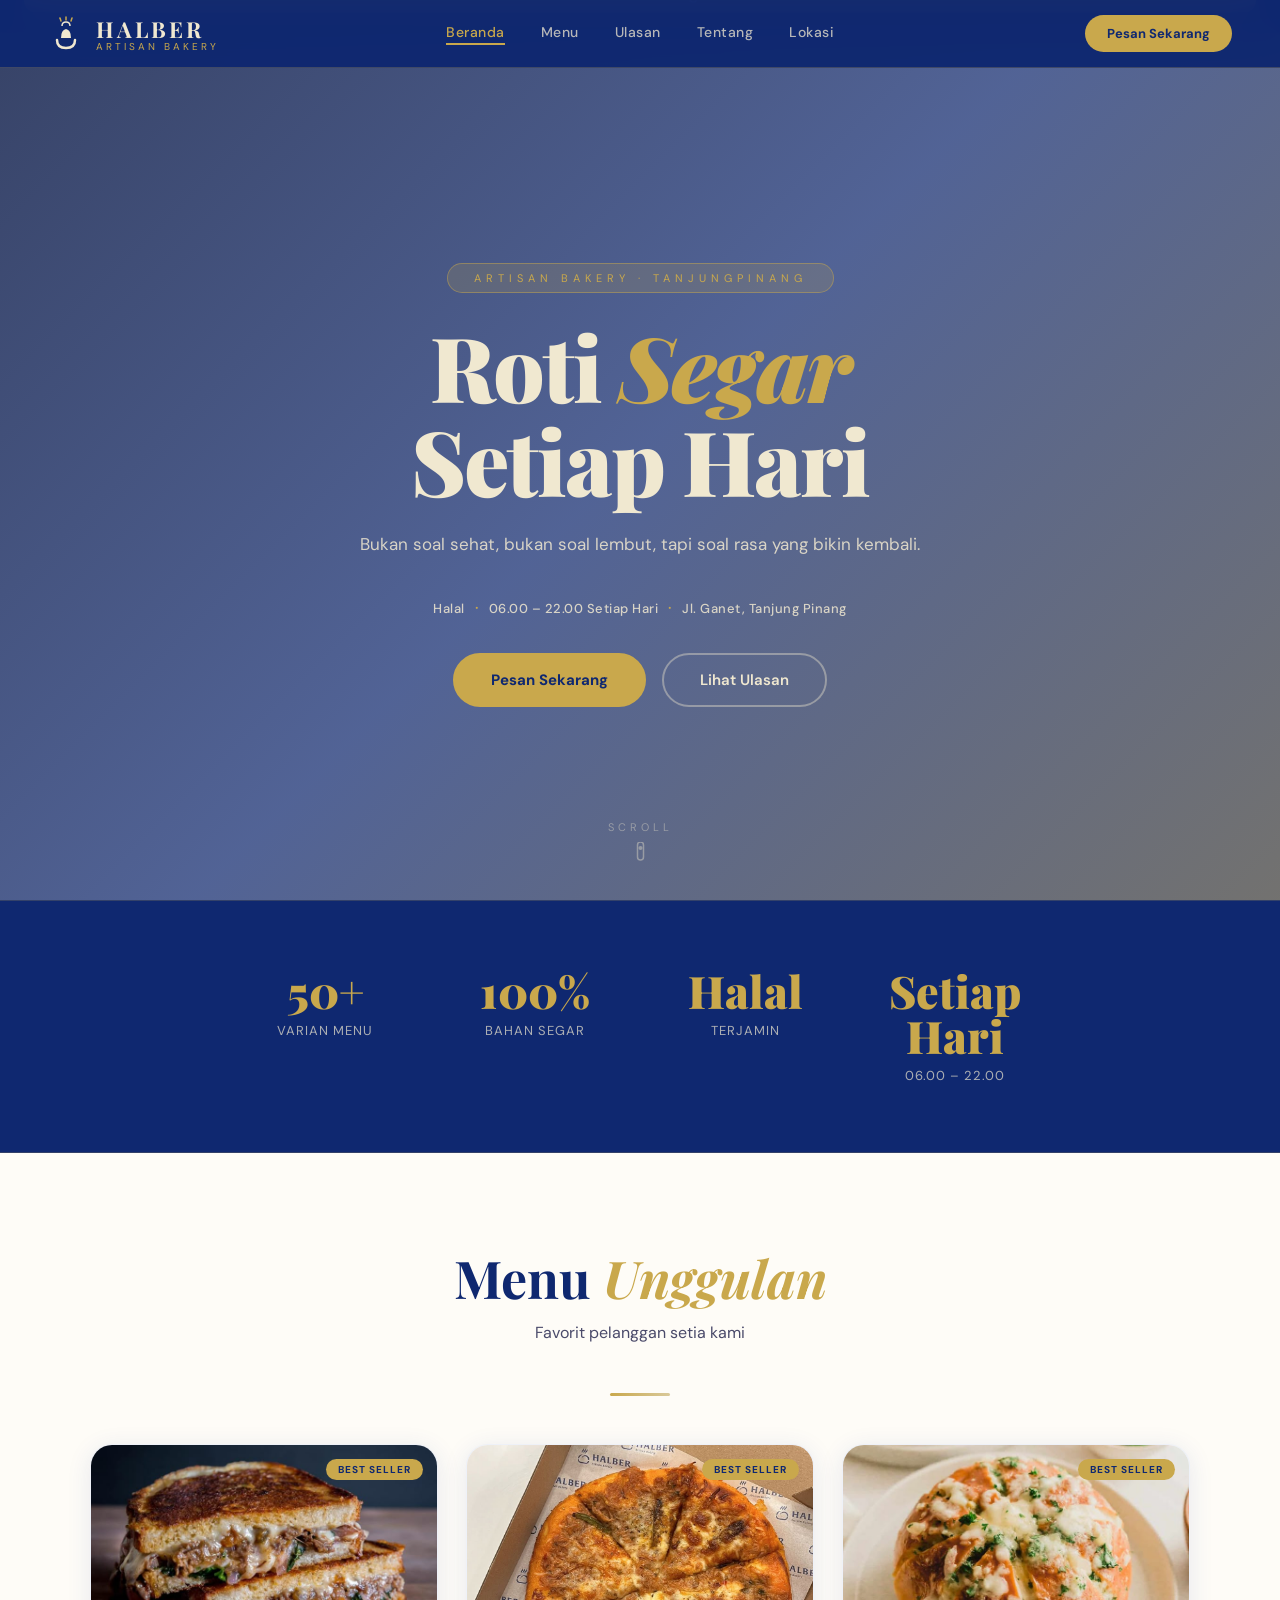
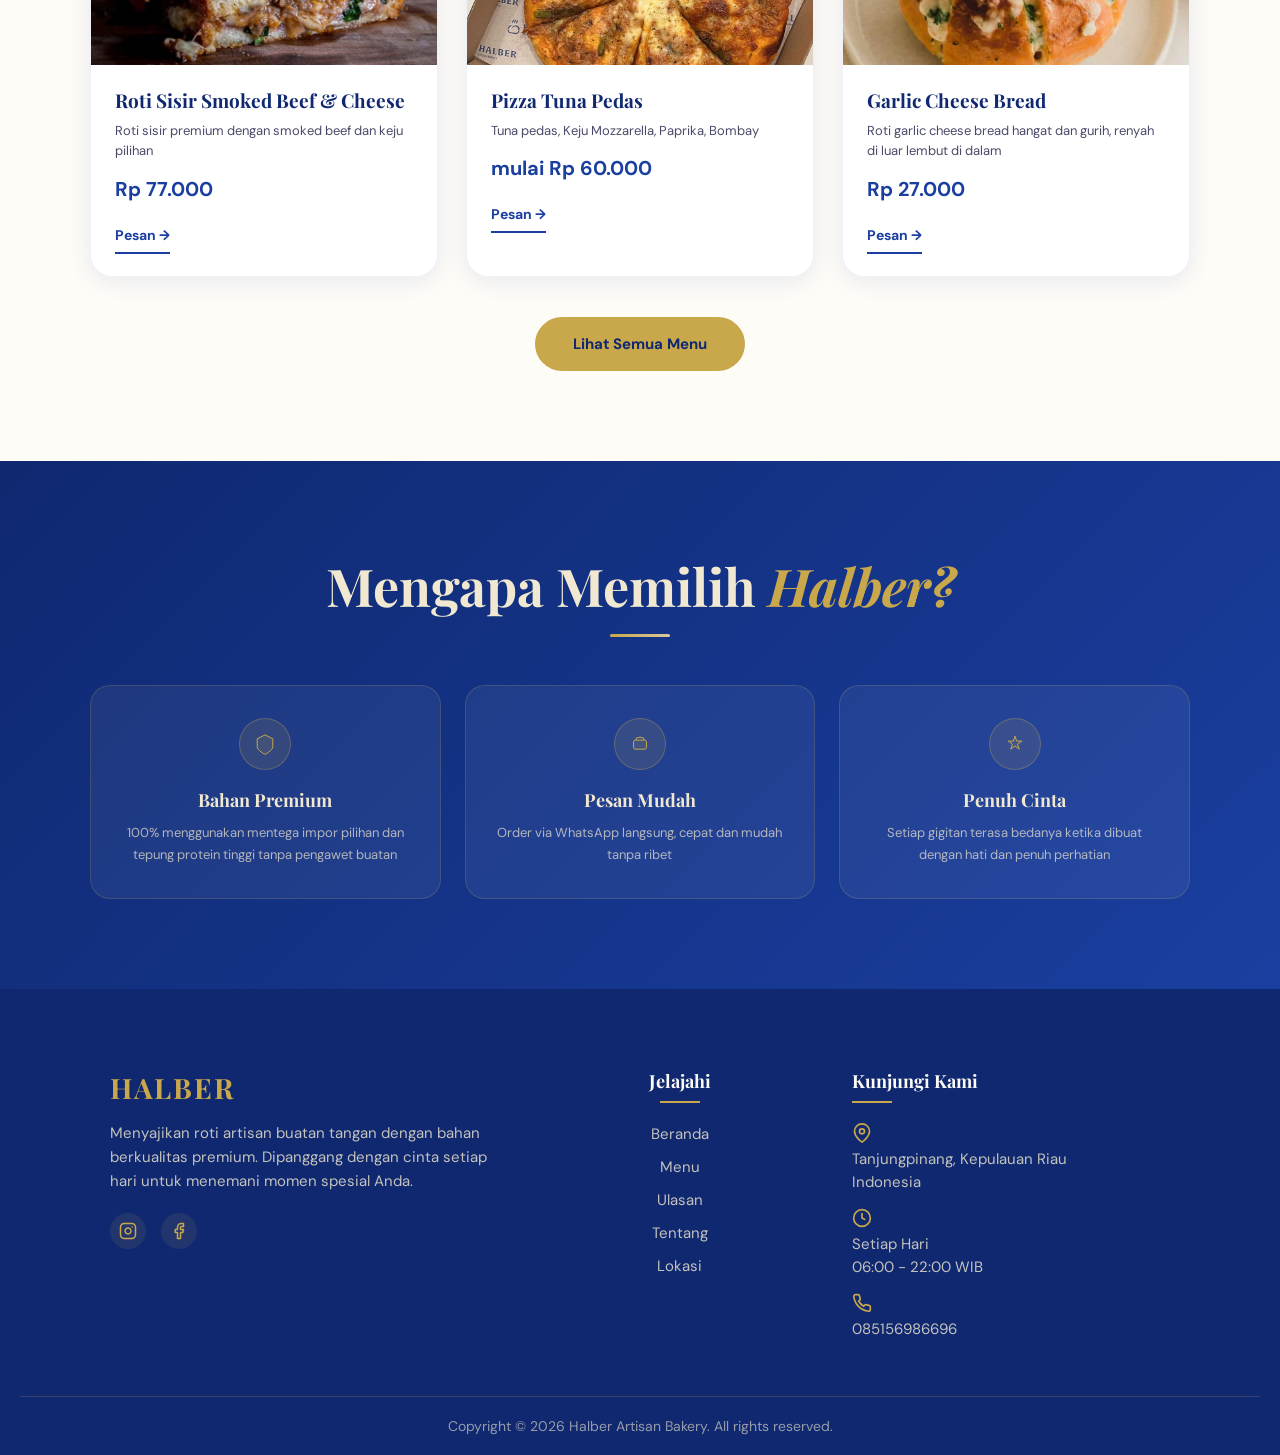
==== commit b5833c3a: "update file and folder" ====
--- a/halber-bakery/frontend/index.html
+++ b/halber-bakery/frontend/index.html
@@ -36,11 +36,14 @@
     <a href="lokasi.html">Lokasi</a>
   </div>
 
-  <a href="menu.html" class="nav-order-btn">Pesan Sekarang</a>
-  
-  <button class="hamburger" id="hamburger" onclick="toggleMobileMenu()">
-    <span></span><span></span><span></span>
-  </button>
+  <!-- BUNGKUSAN BARU UNTUK KANAN NAVBAR -->
+  <div style="display: flex; align-items: center; gap: 15px; margin-left: auto;">
+    <a href="menu.html" class="nav-order-btn" style="margin-left: 0;">Pesan Sekarang</a>
+    
+    <button class="hamburger" id="hamburger" onclick="toggleMobileMenu()">
+      <span></span><span></span><span></span>
+    </button>
+  </div>
 </nav>
 
 <!-- Mobile Menu -->
@@ -138,7 +141,7 @@
     </div>
   </div>
   <div style="text-align:center;margin-top:40px;">
-    <a href="menu.html" class="btn-primary">Lihat Semua Menu &rarr;</a>
+    <a href="menu.html" class="btn-primary">Lihat Semua Menu</a>
   </div>
 </section>
 
@@ -184,7 +187,7 @@
                 <a href="https://www.instagram.com/halber.bakery?igsh=eXBrZzNwNzhwYWN6" aria-label="Instagram">
                     <svg viewBox="0 0 24 24" width="18" height="18" stroke="currentColor" stroke-width="2" fill="none" stroke-linecap="round" stroke-linejoin="round"><rect x="2" y="2" width="20" height="20" rx="5" ry="5"></rect><path d="M16 11.37A4 4 0 1 1 12.63 8 4 4 0 0 1 16 11.37z"></path><line x1="17.5" y1="6.5" x2="17.51" y2="6.5"></line></svg>
                 </a>
-                <a href="#" aria-label="Facebook">
+                <a href="https://www.facebook.com" target="_blank" aria-label="Facebook">
                     <svg viewBox="0 0 24 24" width="18" height="18" stroke="currentColor" stroke-width="2" fill="none" stroke-linecap="round" stroke-linejoin="round"><path d="M18 2h-3a5 5 0 0 0-5 5v3H7v4h3v8h4v-8h3l1-4h-4V7a1 1 0 0 1 1-1h3z"></path></svg>
                 </a>
             </div>
--- a/halber-bakery/frontend/style.css
+++ b/halber-bakery/frontend/style.css
@@ -917,29 +917,36 @@
   padding: 60px 20px 20px;
   font-family: 'DM Sans', sans-serif;
   margin-top: auto;
+  width: 100%; /* WAJIB agar tidak menyusut */
 }
 
 .footer-v1-container {
-  max-width: 1100px;
-  margin: 0 auto;
   display: grid;
-  grid-template-columns: 1fr 1fr 1fr;
-  gap: 48px;
-  margin-bottom: 40px;
-  align-items: start;
-  padding: 0 24px;
-}
-
+  /* Kolom 1 (Logo) 1.5 bagian, Kolom 2 (Menu) 1 bagian, Kolom 3 (Kontak) 1.2 bagian */
+  grid-template-columns: 1.5fr 1fr 1.2fr; 
+  gap: 40px; 
+  max-width: 1100px; 
+  margin: 0 auto;  /* Kunci Utama di Tengah */
+  padding: 20px 20px 40px 20px;
+}
+
+.footer-v1-col {
+  display: flex;
+  flex-direction: column;
+}
+
+/* Kolom Tautan Cepat */
 .footer-v1-col.footer-col-middle {
+  align-items: center;
   text-align: center;
-  justify-self: center;
-  width: 100%;
 }
 .footer-v1-col.footer-col-middle h4::after {
   left: 50%;
   transform: translateX(-50%);
 }
-.footer-v1-col.footer-col-middle .footer-v1-links { text-align: center; }
+.footer-v1-col.footer-col-middle .footer-v1-links { 
+  text-align: center; 
+}
 
 .footer-v1-brand .brand-name {
   font-family: 'Playfair Display', serif;
@@ -954,6 +961,7 @@
   line-height: 1.6;
   color: rgba(240, 232, 208, 0.8);
   margin-bottom: 20px;
+  max-width: 380px;
 }
 
 .footer-v1-social {
@@ -985,6 +993,7 @@
   margin-bottom: 20px;
   position: relative;
   padding-bottom: 10px;
+  width: fit-content;
 }
 .footer-v1-col h4::after {
   content: '';
@@ -1101,8 +1110,50 @@
   .about-logo-wrap { padding: 36px; }
   .page-header   { padding: 120px 24px 50px; }
 
+  /* Responsive Footer */
   .footer-v1-container {
     grid-template-columns: 1fr;
+    gap: 32px;
+    padding: 20px 20px 40px 20px;
+  }
+  .footer-v1-col.footer-col-middle {
+    align-items: flex-start;
+    text-align: left;
+  }
+  .footer-v1-col.footer-col-middle h4::after {
+    left: 0;
+    transform: none;
+  }
+  .footer-v1-col.footer-col-middle .footer-v1-links {
+    text-align: left;
+  }
+}
+
+@media (max-width: 480px) {
+  .hero-content h1 { font-size: 2.8rem; }
+  .stats-grid      { grid-template-columns: repeat(2, 1fr); gap: 12px; }
+}
+
+/* ============================================================
+   MENU PAGE — Navbar Cart Button, Slide Cart Panel
+   ============================================================ */
+@media (max-width: 768px) {
+  nav { padding: 12px 20px; }
+  .nav-links, .nav-order-btn { display: none; }
+  .hamburger { display: flex; }
+
+  .section       { padding: 60px 20px; }
+  .stats-grid    { grid-template-columns: repeat(2, 1fr); }
+  .why-grid      { grid-template-columns: 1fr; gap: 16px; }
+  .featured-grid { grid-template-columns: 1fr; }
+  .lokasi-wrapper { grid-template-columns: 1fr; gap: 28px; }
+  .about-logo-wrap { padding: 36px; }
+  .page-header   { padding: 120px 24px 50px; }
+
+  /* Responsive Footer via Flexbox */
+  .footer-v1-container {
+    flex-direction: column;
+    gap: 32px;
   }
   .footer-v1-col.footer-col-middle {
     text-align: left;
@@ -1700,6 +1751,11 @@
 
   .ulasan-form-box { padding: 24px; }
   .form-group select { font-size: 13px; width: 100%; }
+
+  .cart-icon {
+    margin-left: auto !important;
+    margin-right: 20px !important;
+  }
 }
 
 @media (hover: none) and (pointer: coarse) {
